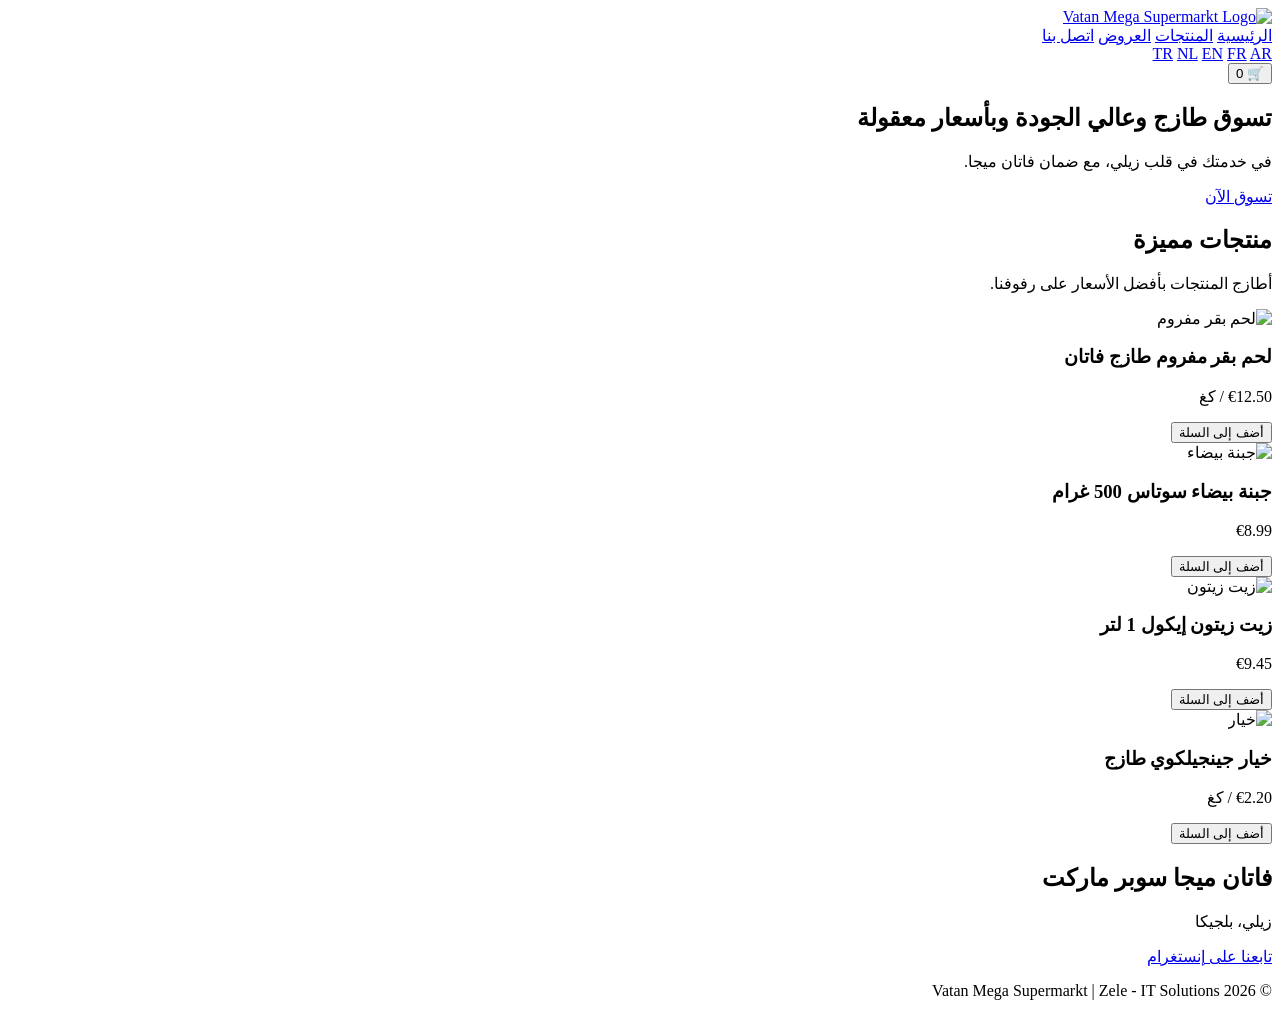
==== ar/index.html @ 3fc6c9a8 "Create index.html" ====
<!DOCTYPE html>
<html lang="ar" dir="rtl">
<head>
    <meta charset="UTF-8">
    <meta name="viewport" content="width=device-width, initial-scale=1.0">
    <title>فاتان ميجا سوبر ماركت | زيلي</title>
    <link rel="stylesheet" href="style.css">
</head>
<body>
    <header class="main-header">
        <a href="index-ar.html" class="logo-link">
            <img src="vatan_logo.jpg" alt="Vatan Mega Supermarkt Logo" class="brand-logo">
        </a>
        
        <nav class="main-nav">
            <a href="index-ar.html" class="active">الرئيسية</a>
            <a href="#urunler">المنتجات</a>
            <a href="#firsatlar">العروض</a>
            <a href="#iletisim">اتصل بنا</a>
        </nav>

        <section class="header-actions">
            <nav class="lang-selector">
                <a href="index.html">TR</a>
                <a href="index-nl.html">NL</a>
                <a href="index-en.html">EN</a>
                <a href="index-fr.html">FR</a>
                <a href="index-ar.html" class="active-lang">AR</a>
            </nav>
            <button id="cart-button" class="cart-button">
                🛒 <span id="cart-badge">0</span>
            </button>
        </section>
    </header>

    <main>
        <section class="hero-banner">
            <div class="hero-content">
                <h1>تسوق طازج وعالي الجودة وبأسعار معقولة</h1>
                <p>في خدمتك في قلب زيلي، مع ضمان فاتان ميجا.</p>
                <a href="#urunler" class="btn-primary">تسوق الآن</a>
            </div>
        </section>

        <section id="urunler" class="products-section">
            <header class="section-header">
                <h2>منتجات مميزة</h2>
                <p>أطازج المنتجات بأفضل الأسعار على رفوفنا.</p>
            </header>

            <article class="product-grid">
                <section class="product-card">
                    <img src="https://images.unsplash.com/photo-1607623814075-e51df1bd682f?w=400&q=80" alt="لحم بقر مفروم" class="product-img">
                    <div class="product-info">
                        <h3>لحم بقر مفروم طازج فاتان</h3>
                        <p class="price">€12.50 <span>/ كغ</span></p>
                        <button class="add-to-cart-btn">أضف إلى السلة</button>
                    </div>
                </section>

                <section class="product-card">
                    <img src="https://images.unsplash.com/photo-1486297678162-eb2a19b0a32d?w=400&q=80" alt="جبنة بيضاء" class="product-img">
                    <div class="product-info">
                        <h3>جبنة بيضاء سوتاس 500 غرام</h3>
                        <p class="price">€8.99</p>
                        <button class="add-to-cart-btn">أضف إلى السلة</button>
                    </div>
                </section>

                <section class="product-card">
                    <img src="https://images.unsplash.com/photo-1474979266404-7eaacbcd87c5?w=400&q=80" alt="زيت زيتون" class="product-img">
                    <div class="product-info">
                        <h3>زيت زيتون إيكول 1 لتر</h3>
                        <p class="price">€9.45</p>
                        <button class="add-to-cart-btn">أضف إلى السلة</button>
                    </div>
                </section>

                <section class="product-card">
                    <img src="https://images.unsplash.com/photo-1604908176997-125f25cc6f3d?w=400&q=80" alt="خيار" class="product-img">
                    <div class="product-info">
                        <h3>خيار جينجيلكوي طازج</h3>
                        <p class="price">€2.20 <span>/ كغ</span></p>
                        <button class="add-to-cart-btn">أضف إلى السلة</button>
                    </div>
                </section>
            </article>
        </section>
    </main>

    <div id="toast-container"></div>

    <footer id="iletisim" class="main-footer">
        <section class="footer-top">
            <div class="brand-info">
                <h2>فاتان ميجا سوبر ماركت</h2>
                <p>زيلي، بلجيكا</p>
            </div>
            <div class="social-links">
                <a href="https://www.instagram.com/vatanmegasupermarkt/" target="_blank" rel="noopener">تابعنا على إنستغرام</a>
            </div>
        </section>
        <section class="footer-bottom">
            <p>&copy; 2026 Vatan Mega Supermarkt | Zele - IT Solutions</p>
        </section>
    </footer>

    <script src="script.js"></script>
</body>
</html>
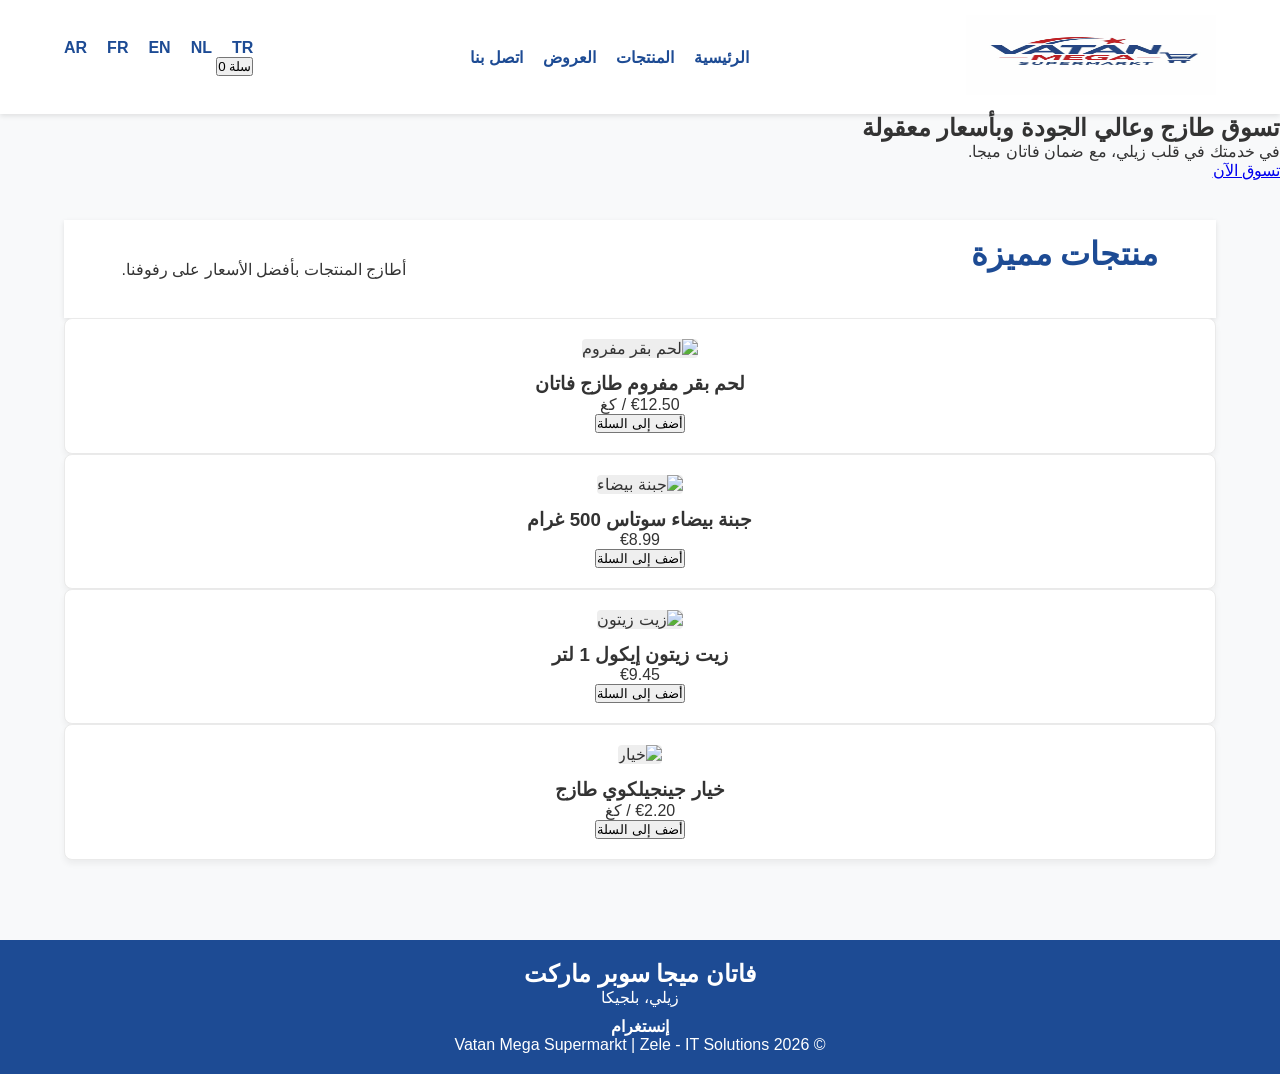
==== commit 5ad2b88b: "Update index.html" ====
--- a/ar/index.html
+++ b/ar/index.html
@@ -4,16 +4,16 @@
     <meta charset="UTF-8">
     <meta name="viewport" content="width=device-width, initial-scale=1.0">
     <title>فاتان ميجا سوبر ماركت | زيلي</title>
-    <link rel="stylesheet" href="style.css">
+    <link rel="stylesheet" href="/style.css">
 </head>
 <body>
     <header class="main-header">
-        <a href="index-ar.html" class="logo-link">
-            <img src="vatan_logo.jpg" alt="Vatan Mega Supermarkt Logo" class="brand-logo">
+        <a href="/ar/" class="logo-link">
+            <img src="/images/vatan_logo.jpg" alt="Vatan Mega Supermarkt Logo" width="250" height="80" class="brand-logo">
         </a>
         
         <nav class="main-nav">
-            <a href="index-ar.html" class="active">الرئيسية</a>
+            <a href="/ar/" class="active">الرئيسية</a>
             <a href="#urunler">المنتجات</a>
             <a href="#firsatlar">العروض</a>
             <a href="#iletisim">اتصل بنا</a>
@@ -21,14 +21,14 @@
 
         <section class="header-actions">
             <nav class="lang-selector">
-                <a href="index.html">TR</a>
-                <a href="index-nl.html">NL</a>
-                <a href="index-en.html">EN</a>
-                <a href="index-fr.html">FR</a>
-                <a href="index-ar.html" class="active-lang">AR</a>
+                <a href="/">TR</a>
+                <a href="/nl/">NL</a>
+                <a href="/en/">EN</a>
+                <a href="/fr/">FR</a>
+                <a href="/ar/" class="active-lang">AR</a>
             </nav>
             <button id="cart-button" class="cart-button">
-                🛒 <span id="cart-badge">0</span>
+                سلة <span id="cart-badge">0</span>
             </button>
         </section>
     </header>
@@ -50,7 +50,7 @@
 
             <article class="product-grid">
                 <section class="product-card">
-                    <img src="https://images.unsplash.com/photo-1607623814075-e51df1bd682f?w=400&q=80" alt="لحم بقر مفروم" class="product-img">
+                    <img src="/images/dana-kiyma.jpg" alt="لحم بقر مفروم" width="400" height="300" class="product-img">
                     <div class="product-info">
                         <h3>لحم بقر مفروم طازج فاتان</h3>
                         <p class="price">€12.50 <span>/ كغ</span></p>
@@ -59,7 +59,7 @@
                 </section>
 
                 <section class="product-card">
-                    <img src="https://images.unsplash.com/photo-1486297678162-eb2a19b0a32d?w=400&q=80" alt="جبنة بيضاء" class="product-img">
+                    <img src="/images/beyaz-peynir.jpg" alt="جبنة بيضاء" width="400" height="300" class="product-img">
                     <div class="product-info">
                         <h3>جبنة بيضاء سوتاس 500 غرام</h3>
                         <p class="price">€8.99</p>
@@ -68,7 +68,7 @@
                 </section>
 
                 <section class="product-card">
-                    <img src="https://images.unsplash.com/photo-1474979266404-7eaacbcd87c5?w=400&q=80" alt="زيت زيتون" class="product-img">
+                    <img src="/images/zeytinyagi.jpg" alt="زيت زيتون" width="400" height="300" class="product-img">
                     <div class="product-info">
                         <h3>زيت زيتون إيكول 1 لتر</h3>
                         <p class="price">€9.45</p>
@@ -77,7 +77,7 @@
                 </section>
 
                 <section class="product-card">
-                    <img src="https://images.unsplash.com/photo-1604908176997-125f25cc6f3d?w=400&q=80" alt="خيار" class="product-img">
+                    <img src="/images/salatalik.jpg" alt="خيار" width="400" height="300" class="product-img">
                     <div class="product-info">
                         <h3>خيار جينجيلكوي طازج</h3>
                         <p class="price">€2.20 <span>/ كغ</span></p>
@@ -97,7 +97,7 @@
                 <p>زيلي، بلجيكا</p>
             </div>
             <div class="social-links">
-                <a href="https://www.instagram.com/vatanmegasupermarkt/" target="_blank" rel="noopener">تابعنا على إنستغرام</a>
+                <a href="https://www.instagram.com/vatanmegasupermarkt/" target="_blank" rel="noopener">إنستغرام</a>
             </div>
         </section>
         <section class="footer-bottom">
@@ -105,6 +105,6 @@
         </section>
     </footer>
 
-    <script src="script.js"></script>
+    <script src="/script.js"></script>
 </body>
 </html>
--- a/style.css
+++ b/style.css
@@ -0,0 +1,179 @@
+* {
+    box-sizing: border-box;
+    margin: 0;
+    padding: 0;
+}
+
+body {
+    font-family: 'Segoe UI', Tahoma, Geneva, Verdana, sans-serif;
+    background-color: #f8f9fa;
+    color: #333;
+}
+
+header {
+    display: flex;
+    justify-content: space-between;
+    align-items: center;
+    background-color: #fff;
+    padding: 15px 5%;
+    box-shadow: 0 2px 5px rgba(0,0,0,0.1);
+    flex-wrap: wrap;
+}
+
+#logo {
+    height: 60px;
+    object-fit: contain;
+}
+
+nav {
+    display: flex;
+    gap: 20px;
+}
+
+nav a {
+    text-decoration: none;
+    color: #1D4B94;
+    font-weight: bold;
+    font-size: 16px;
+    transition: color 0.2s;
+}
+
+nav a:hover {
+    color: #D32F2F;
+}
+
+.controls {
+    display: flex;
+    align-items: center;
+    gap: 15px;
+}
+
+select {
+    padding: 6px;
+    border-radius: 4px;
+    border: 1px solid #ccc;
+    font-size: 14px;
+    cursor: pointer;
+}
+
+.cart-btn {
+    background: none;
+    border: none;
+    font-size: 20px;
+    cursor: pointer;
+    color: #1D4B94;
+    font-weight: bold;
+}
+
+.hero {
+    background: linear-gradient(135deg, #1D4B94, #D32F2F);
+    color: white;
+    text-align: center;
+    padding: 60px 20px;
+}
+
+.hero h1 {
+    font-size: 2.5rem;
+    margin-bottom: 15px;
+}
+
+.products-section {
+    padding: 40px 5%;
+}
+
+.products-section h2 {
+    text-align: center;
+    color: #1D4B94;
+    margin-bottom: 30px;
+    font-size: 2rem;
+}
+
+#product-list {
+    display: grid;
+    grid-template-columns: repeat(auto-fit, minmax(250px, 1fr));
+    gap: 20px;
+}
+
+.product-card {
+    background: white;
+    border: 1px solid #eaeaea;
+    border-radius: 8px;
+    padding: 20px;
+    text-align: center;
+    transition: transform 0.3s;
+    box-shadow: 0 4px 6px rgba(0,0,0,0.05);
+}
+
+.product-card:hover {
+    transform: translateY(-5px);
+}
+
+.product-img {
+    width: 100%;
+    height: 200px;
+    object-fit: cover;
+    border-radius: 4px;
+    margin-bottom: 15px;
+    background-color: #eee;
+}
+
+.product-title {
+    font-size: 1.2rem;
+    color: #1D4B94;
+    margin-bottom: 10px;
+}
+
+.product-price {
+    font-size: 1.1rem;
+    color: #D32F2F;
+    font-weight: bold;
+    margin-bottom: 15px;
+}
+
+.add-to-cart {
+    background-color: #D32F2F;
+    color: white;
+    border: none;
+    padding: 10px 20px;
+    border-radius: 4px;
+    cursor: pointer;
+    font-weight: bold;
+    width: 100%;
+    transition: background-color 0.2s;
+}
+
+.add-to-cart:hover {
+    background-color: #b71c1c;
+}
+
+footer {
+    background-color: #1D4B94;
+    color: white;
+    text-align: center;
+    padding: 20px;
+    margin-top: 40px;
+}
+
+footer a {
+    color: #fff;
+    text-decoration: none;
+    font-weight: bold;
+    display: inline-block;
+    margin-top: 10px;
+}
+
+@media (max-width: 768px) {
+    header {
+        flex-direction: column;
+        gap: 15px;
+    }
+    nav {
+        flex-direction: column;
+        align-items: center;
+        width: 100%;
+        gap: 10px;
+    }
+    .hero h1 {
+        font-size: 1.8rem;
+    }
+}
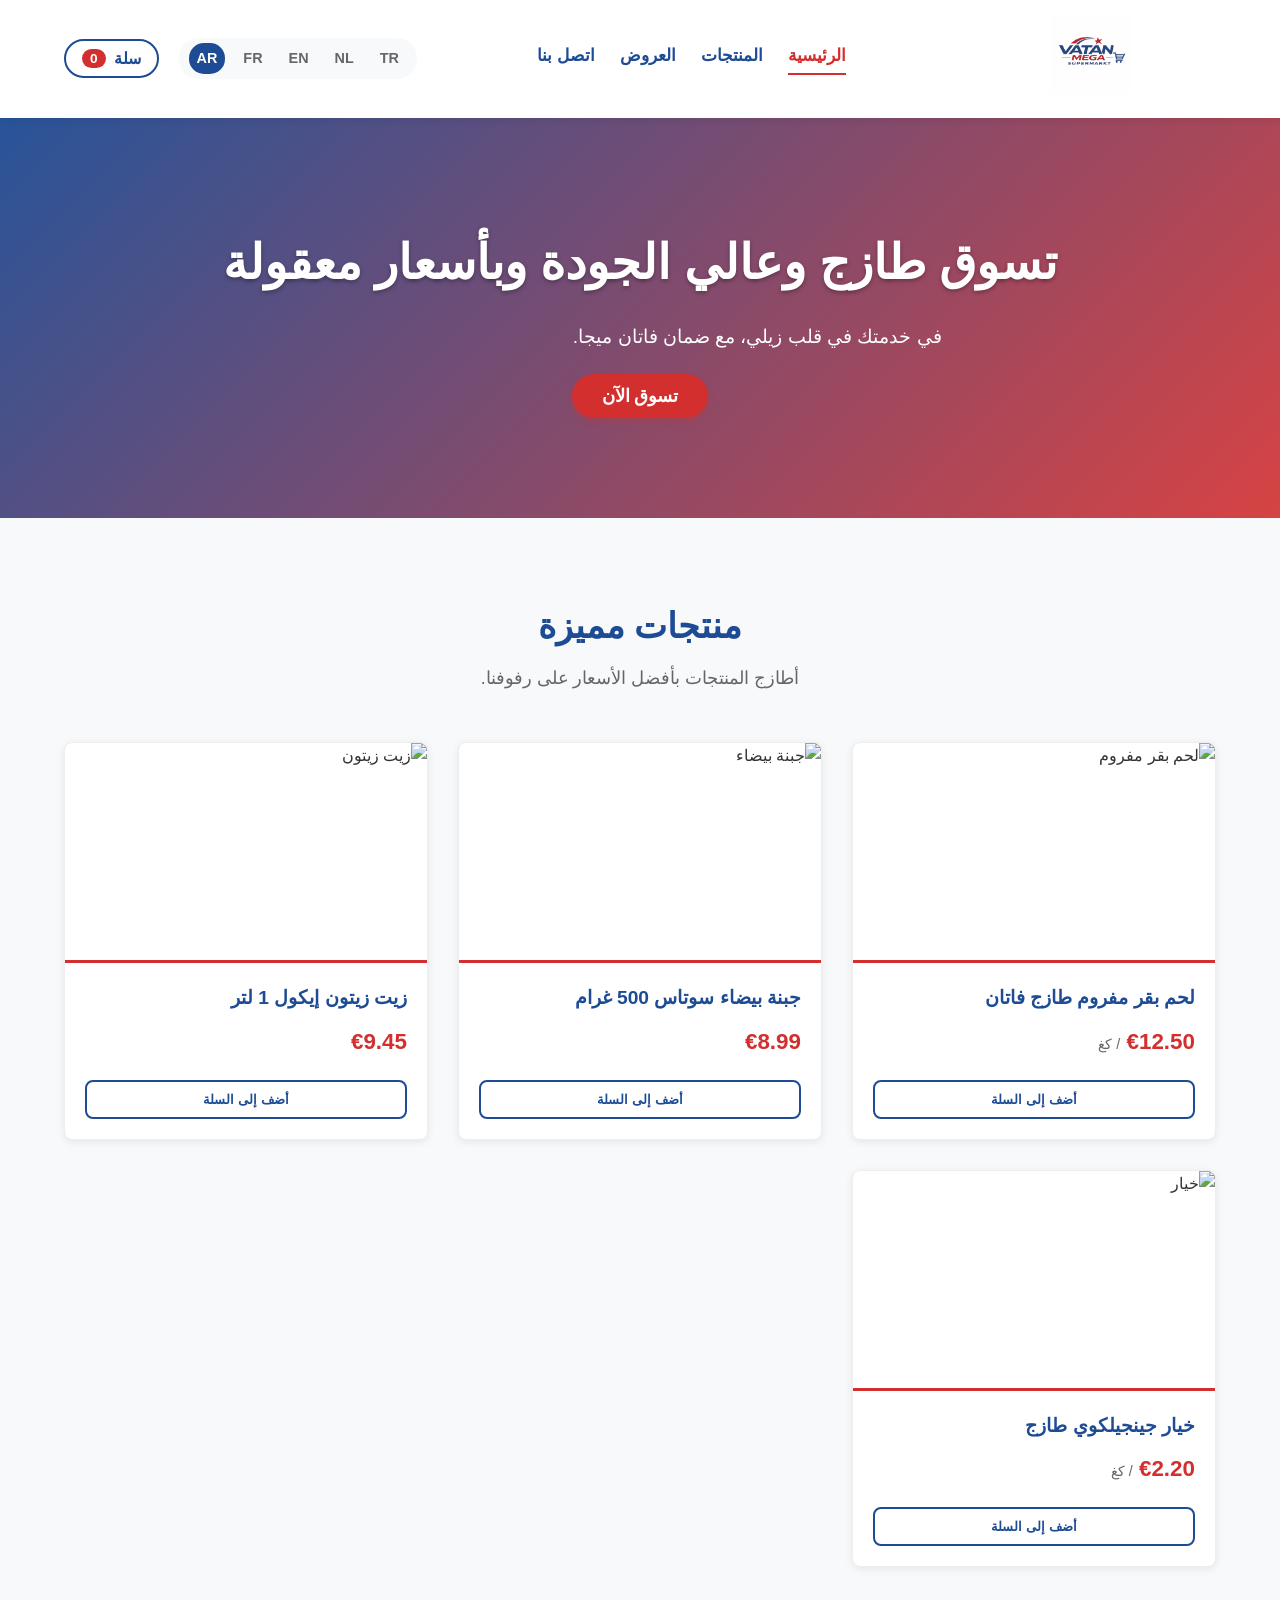
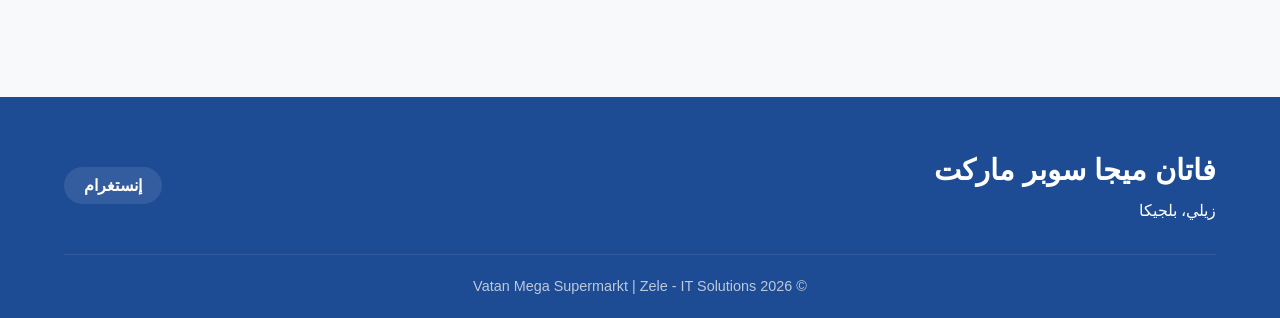
==== commit 6c0613af: "Update file paths in index.html for assets" ====
--- a/ar/index.html
+++ b/ar/index.html
@@ -4,16 +4,16 @@
     <meta charset="UTF-8">
     <meta name="viewport" content="width=device-width, initial-scale=1.0">
     <title>فاتان ميجا سوبر ماركت | زيلي</title>
-    <link rel="stylesheet" href="/style.css">
+    <link rel="stylesheet" href="../style.css">
 </head>
 <body>
     <header class="main-header">
-        <a href="/ar/" class="logo-link">
-            <img src="/images/vatan_logo.jpg" alt="Vatan Mega Supermarkt Logo" width="250" height="80" class="brand-logo">
+        <a href="./" class="logo-link">
+            <img src="../images/vatan_logo.jpg" alt="Vatan Mega Supermarkt Logo" width="250" height="80" class="brand-logo">
         </a>
         
         <nav class="main-nav">
-            <a href="/ar/" class="active">الرئيسية</a>
+            <a href="./" class="active">الرئيسية</a>
             <a href="#urunler">المنتجات</a>
             <a href="#firsatlar">العروض</a>
             <a href="#iletisim">اتصل بنا</a>
@@ -21,11 +21,11 @@
 
         <section class="header-actions">
             <nav class="lang-selector">
-                <a href="/">TR</a>
-                <a href="/nl/">NL</a>
-                <a href="/en/">EN</a>
-                <a href="/fr/">FR</a>
-                <a href="/ar/" class="active-lang">AR</a>
+                <a href="../">TR</a>
+                <a href="../nl/">NL</a>
+                <a href="../en/">EN</a>
+                <a href="../fr/">FR</a>
+                <a href="./" class="active-lang">AR</a>
             </nav>
             <button id="cart-button" class="cart-button">
                 سلة <span id="cart-badge">0</span>
@@ -50,7 +50,7 @@
 
             <article class="product-grid">
                 <section class="product-card">
-                    <img src="/images/dana-kiyma.jpg" alt="لحم بقر مفروم" width="400" height="300" class="product-img">
+                    <img src="../images/dana-kiyma.jpg" alt="لحم بقر مفروم" width="400" height="300" class="product-img">
                     <div class="product-info">
                         <h3>لحم بقر مفروم طازج فاتان</h3>
                         <p class="price">€12.50 <span>/ كغ</span></p>
@@ -59,7 +59,7 @@
                 </section>
 
                 <section class="product-card">
-                    <img src="/images/beyaz-peynir.jpg" alt="جبنة بيضاء" width="400" height="300" class="product-img">
+                    <img src="../images/beyaz-peynir.jpg" alt="جبنة بيضاء" width="400" height="300" class="product-img">
                     <div class="product-info">
                         <h3>جبنة بيضاء سوتاس 500 غرام</h3>
                         <p class="price">€8.99</p>
@@ -68,7 +68,7 @@
                 </section>
 
                 <section class="product-card">
-                    <img src="/images/zeytinyagi.jpg" alt="زيت زيتون" width="400" height="300" class="product-img">
+                    <img src="../images/zeytinyagi.jpg" alt="زيت زيتون" width="400" height="300" class="product-img">
                     <div class="product-info">
                         <h3>زيت زيتون إيكول 1 لتر</h3>
                         <p class="price">€9.45</p>
@@ -77,7 +77,7 @@
                 </section>
 
                 <section class="product-card">
-                    <img src="/images/salatalik.jpg" alt="خيار" width="400" height="300" class="product-img">
+                    <img src="../images/salatalik.jpg" alt="خيار" width="400" height="300" class="product-img">
                     <div class="product-info">
                         <h3>خيار جينجيلكوي طازج</h3>
                         <p class="price">€2.20 <span>/ كغ</span></p>
@@ -105,6 +105,6 @@
         </section>
     </footer>
 
-    <script src="/script.js"></script>
+    <script src="../script.js"></script>
 </body>
 </html>
--- a/style.css
+++ b/style.css
@@ -1,179 +1,386 @@
+:root {
+    --primary-blue: #1D4B94;
+    --primary-red: #D32F2F;
+    --text-dark: #333333;
+    --text-light: #666666;
+    --bg-light: #f8f9fa;
+    --white: #ffffff;
+    --shadow-sm: 0 2px 8px rgba(0,0,0,0.08);
+    --shadow-md: 0 5px 15px rgba(0,0,0,0.1);
+    --transition: all 0.3s ease;
+    --border-radius: 8px;
+}
+
 * {
-    box-sizing: border-box;
     margin: 0;
     padding: 0;
+    box-sizing: border-box;
 }
 
 body {
-    font-family: 'Segoe UI', Tahoma, Geneva, Verdana, sans-serif;
-    background-color: #f8f9fa;
-    color: #333;
-}
-
-header {
+    font-family: 'Segoe UI', Roboto, Helvetica, Arial, sans-serif;
+    background-color: var(--bg-light);
+    color: var(--text-dark);
+    line-height: 1.6;
+}
+
+html {
+    scroll-behavior: smooth;
+}
+
+.main-header {
     display: flex;
     justify-content: space-between;
     align-items: center;
-    background-color: #fff;
+    background-color: var(--white);
     padding: 15px 5%;
-    box-shadow: 0 2px 5px rgba(0,0,0,0.1);
+    position: sticky;
+    top: 0;
+    z-index: 1000;
+    box-shadow: var(--shadow-sm);
     flex-wrap: wrap;
-}
-
-#logo {
-    height: 60px;
+    gap: 15px;
+}
+
+.brand-logo {
     object-fit: contain;
 }
 
-nav {
-    display: flex;
+.main-nav {
+    display: flex;
+    gap: 25px;
+}
+
+.main-nav a {
+    text-decoration: none;
+    color: var(--primary-blue);
+    font-weight: 600;
+    font-size: 1.05rem;
+    position: relative;
+    padding-bottom: 5px;
+    transition: var(--transition);
+}
+
+.main-nav a::after {
+    content: '';
+    position: absolute;
+    bottom: 0;
+    left: 0;
+    width: 0;
+    height: 2px;
+    background-color: var(--primary-red);
+    transition: var(--transition);
+}
+
+.main-nav a:hover::after,
+.main-nav a.active::after {
+    width: 100%;
+}
+
+.main-nav a:hover,
+.main-nav a.active {
+    color: var(--primary-red);
+}
+
+.header-actions {
+    display: flex;
+    align-items: center;
     gap: 20px;
 }
 
-nav a {
+.lang-selector {
+    display: flex;
+    gap: 10px;
+    background: var(--bg-light);
+    padding: 5px 10px;
+    border-radius: 20px;
+}
+
+.lang-selector a {
     text-decoration: none;
-    color: #1D4B94;
-    font-weight: bold;
-    font-size: 16px;
-    transition: color 0.2s;
-}
-
-nav a:hover {
-    color: #D32F2F;
-}
-
-.controls {
-    display: flex;
-    align-items: center;
-    gap: 15px;
-}
-
-select {
-    padding: 6px;
-    border-radius: 4px;
-    border: 1px solid #ccc;
-    font-size: 14px;
+    color: var(--text-light);
+    font-weight: bold;
+    font-size: 0.9rem;
+    padding: 4px 8px;
+    border-radius: 15px;
+    transition: var(--transition);
+}
+
+.lang-selector a:hover,
+.lang-selector a.active-lang {
+    background-color: var(--primary-blue);
+    color: var(--white);
+}
+
+.cart-button {
+    background-color: transparent;
+    border: 2px solid var(--primary-blue);
+    color: var(--primary-blue);
+    padding: 8px 16px;
+    border-radius: 25px;
+    font-weight: bold;
+    font-size: 1rem;
     cursor: pointer;
-}
-
-.cart-btn {
-    background: none;
-    border: none;
-    font-size: 20px;
-    cursor: pointer;
-    color: #1D4B94;
-    font-weight: bold;
-}
-
-.hero {
-    background: linear-gradient(135deg, #1D4B94, #D32F2F);
-    color: white;
+    display: flex;
+    align-items: center;
+    gap: 8px;
+    transition: var(--transition);
+}
+
+.cart-button:hover {
+    background-color: var(--primary-blue);
+    color: var(--white);
+}
+
+#cart-badge {
+    background-color: var(--primary-red);
+    color: var(--white);
+    padding: 2px 8px;
+    border-radius: 12px;
+    font-size: 0.85rem;
+}
+
+.hero-banner {
+    background: linear-gradient(135deg, rgba(29, 75, 148, 0.95), rgba(211, 47, 47, 0.9)), url('/images/hero-bg.jpg') center/cover;
+    color: var(--white);
     text-align: center;
-    padding: 60px 20px;
-}
-
-.hero h1 {
-    font-size: 2.5rem;
-    margin-bottom: 15px;
+    padding: 100px 20px;
+    min-height: 400px;
+    display: flex;
+    flex-direction: column;
+    justify-content: center;
+    align-items: center;
+}
+
+.hero-content h1 {
+    font-size: 3rem;
+    margin-bottom: 20px;
+    font-weight: 800;
+    text-shadow: 0 2px 4px rgba(0,0,0,0.3);
+}
+
+.hero-content p {
+    font-size: 1.2rem;
+    margin-bottom: 30px;
+    max-width: 600px;
+}
+
+.btn-primary {
+    background-color: var(--primary-red);
+    color: var(--white);
+    text-decoration: none;
+    padding: 12px 30px;
+    border-radius: 30px;
+    font-weight: bold;
+    font-size: 1.1rem;
+    transition: var(--transition);
+    box-shadow: 0 4px 6px rgba(211, 47, 47, 0.3);
+}
+
+.btn-primary:hover {
+    background-color: #b71c1c;
+    transform: translateY(-2px);
 }
 
 .products-section {
-    padding: 40px 5%;
-}
-
-.products-section h2 {
+    padding: 80px 5%;
+    max-width: 1400px;
+    margin: 0 auto;
+}
+
+.section-header {
     text-align: center;
-    color: #1D4B94;
-    margin-bottom: 30px;
-    font-size: 2rem;
-}
-
-#product-list {
+    margin-bottom: 50px;
+}
+
+.section-header h2 {
+    color: var(--primary-blue);
+    font-size: 2.2rem;
+    margin-bottom: 10px;
+}
+
+.section-header p {
+    color: var(--text-light);
+    font-size: 1.1rem;
+}
+
+.product-grid {
     display: grid;
-    grid-template-columns: repeat(auto-fit, minmax(250px, 1fr));
-    gap: 20px;
+    grid-template-columns: repeat(auto-fill, minmax(280px, 1fr));
+    gap: 30px;
 }
 
 .product-card {
-    background: white;
-    border: 1px solid #eaeaea;
-    border-radius: 8px;
-    padding: 20px;
-    text-align: center;
-    transition: transform 0.3s;
-    box-shadow: 0 4px 6px rgba(0,0,0,0.05);
+    background-color: var(--white);
+    border-radius: var(--border-radius);
+    overflow: hidden;
+    box-shadow: var(--shadow-sm);
+    transition: var(--transition);
+    display: flex;
+    flex-direction: column;
+    border: 1px solid #eee;
 }
 
 .product-card:hover {
-    transform: translateY(-5px);
+    transform: translateY(-8px);
+    box-shadow: var(--shadow-md);
 }
 
 .product-img {
     width: 100%;
-    height: 200px;
+    height: 220px;
     object-fit: cover;
+    border-bottom: 3px solid var(--primary-red);
+}
+
+.product-info {
+    padding: 20px;
+    display: flex;
+    flex-direction: column;
+    flex-grow: 1;
+}
+
+.product-info h3 {
+    color: var(--primary-blue);
+    font-size: 1.2rem;
+    margin-bottom: 10px;
+    flex-grow: 1;
+}
+
+.price {
+    font-size: 1.4rem;
+    font-weight: bold;
+    color: var(--primary-red);
+    margin-bottom: 20px;
+}
+
+.price span {
+    font-size: 0.9rem;
+    color: var(--text-light);
+    font-weight: normal;
+}
+
+.add-to-cart-btn {
+    background-color: var(--white);
+    color: var(--primary-blue);
+    border: 2px solid var(--primary-blue);
+    padding: 10px;
+    border-radius: var(--border-radius);
+    font-weight: bold;
+    cursor: pointer;
+    transition: var(--transition);
+    width: 100%;
+}
+
+.add-to-cart-btn:hover {
+    background-color: var(--primary-blue);
+    color: var(--white);
+}
+
+#toast-container {
+    position: fixed;
+    bottom: 20px;
+    inset-inline-end: 20px;
+    display: flex;
+    flex-direction: column;
+    gap: 10px;
+    z-index: 9999;
+}
+
+.toast {
+    background-color: #4CAF50;
+    color: white;
+    padding: 15px 25px;
     border-radius: 4px;
-    margin-bottom: 15px;
-    background-color: #eee;
-}
-
-.product-title {
-    font-size: 1.2rem;
-    color: #1D4B94;
-    margin-bottom: 10px;
-}
-
-.product-price {
-    font-size: 1.1rem;
-    color: #D32F2F;
-    font-weight: bold;
-    margin-bottom: 15px;
-}
-
-.add-to-cart {
-    background-color: #D32F2F;
-    color: white;
-    border: none;
+    box-shadow: var(--shadow-md);
+    font-weight: bold;
+    animation: slideIn 0.3s ease forwards, fadeOut 0.3s ease 2.7s forwards;
+}
+
+@keyframes slideIn {
+    from { transform: translateX(100%); opacity: 0; }
+    to { transform: translateX(0); opacity: 1; }
+}
+
+@keyframes fadeOut {
+    from { opacity: 1; }
+    to { opacity: 0; }
+}
+
+[dir="rtl"] .toast {
+    animation: slideInRtl 0.3s ease forwards, fadeOut 0.3s ease 2.7s forwards;
+}
+
+@keyframes slideInRtl {
+    from { transform: translateX(-100%); opacity: 0; }
+    to { transform: translateX(0); opacity: 1; }
+}
+
+.main-footer {
+    background-color: var(--primary-blue);
+    color: var(--white);
+    padding: 50px 5% 20px;
+    margin-top: 50px;
+}
+
+.footer-top {
+    display: flex;
+    justify-content: space-between;
+    align-items: center;
+    border-bottom: 1px solid rgba(255,255,255,0.1);
+    padding-bottom: 30px;
+    margin-bottom: 20px;
+    flex-wrap: wrap;
+    gap: 20px;
+}
+
+.brand-info h2 {
+    font-size: 1.8rem;
+    margin-bottom: 5px;
+}
+
+.social-links a {
+    color: var(--white);
+    text-decoration: none;
+    font-weight: bold;
     padding: 10px 20px;
-    border-radius: 4px;
-    cursor: pointer;
-    font-weight: bold;
-    width: 100%;
-    transition: background-color 0.2s;
-}
-
-.add-to-cart:hover {
-    background-color: #b71c1c;
-}
-
-footer {
-    background-color: #1D4B94;
-    color: white;
+    background-color: rgba(255,255,255,0.1);
+    border-radius: 20px;
+    transition: var(--transition);
+}
+
+.social-links a:hover {
+    background-color: var(--primary-red);
+}
+
+.footer-bottom {
     text-align: center;
-    padding: 20px;
-    margin-top: 40px;
-}
-
-footer a {
-    color: #fff;
-    text-decoration: none;
-    font-weight: bold;
-    display: inline-block;
-    margin-top: 10px;
-}
-
-@media (max-width: 768px) {
-    header {
+    font-size: 0.9rem;
+    color: rgba(255,255,255,0.7);
+}
+
+@media (max-width: 992px) {
+    .main-header {
         flex-direction: column;
-        gap: 15px;
-    }
-    nav {
+        justify-content: center;
+        padding: 15px;
+    }
+    .main-nav {
+        margin: 15px 0;
+        flex-wrap: wrap;
+        justify-content: center;
+    }
+}
+
+@media (max-width: 576px) {
+    .hero-content h1 {
+        font-size: 2rem;
+    }
+    .product-grid {
+        grid-template-columns: 1fr;
+    }
+    .footer-top {
         flex-direction: column;
-        align-items: center;
-        width: 100%;
-        gap: 10px;
-    }
-    .hero h1 {
-        font-size: 1.8rem;
-    }
-}
+        text-align: center;
+    }
+}
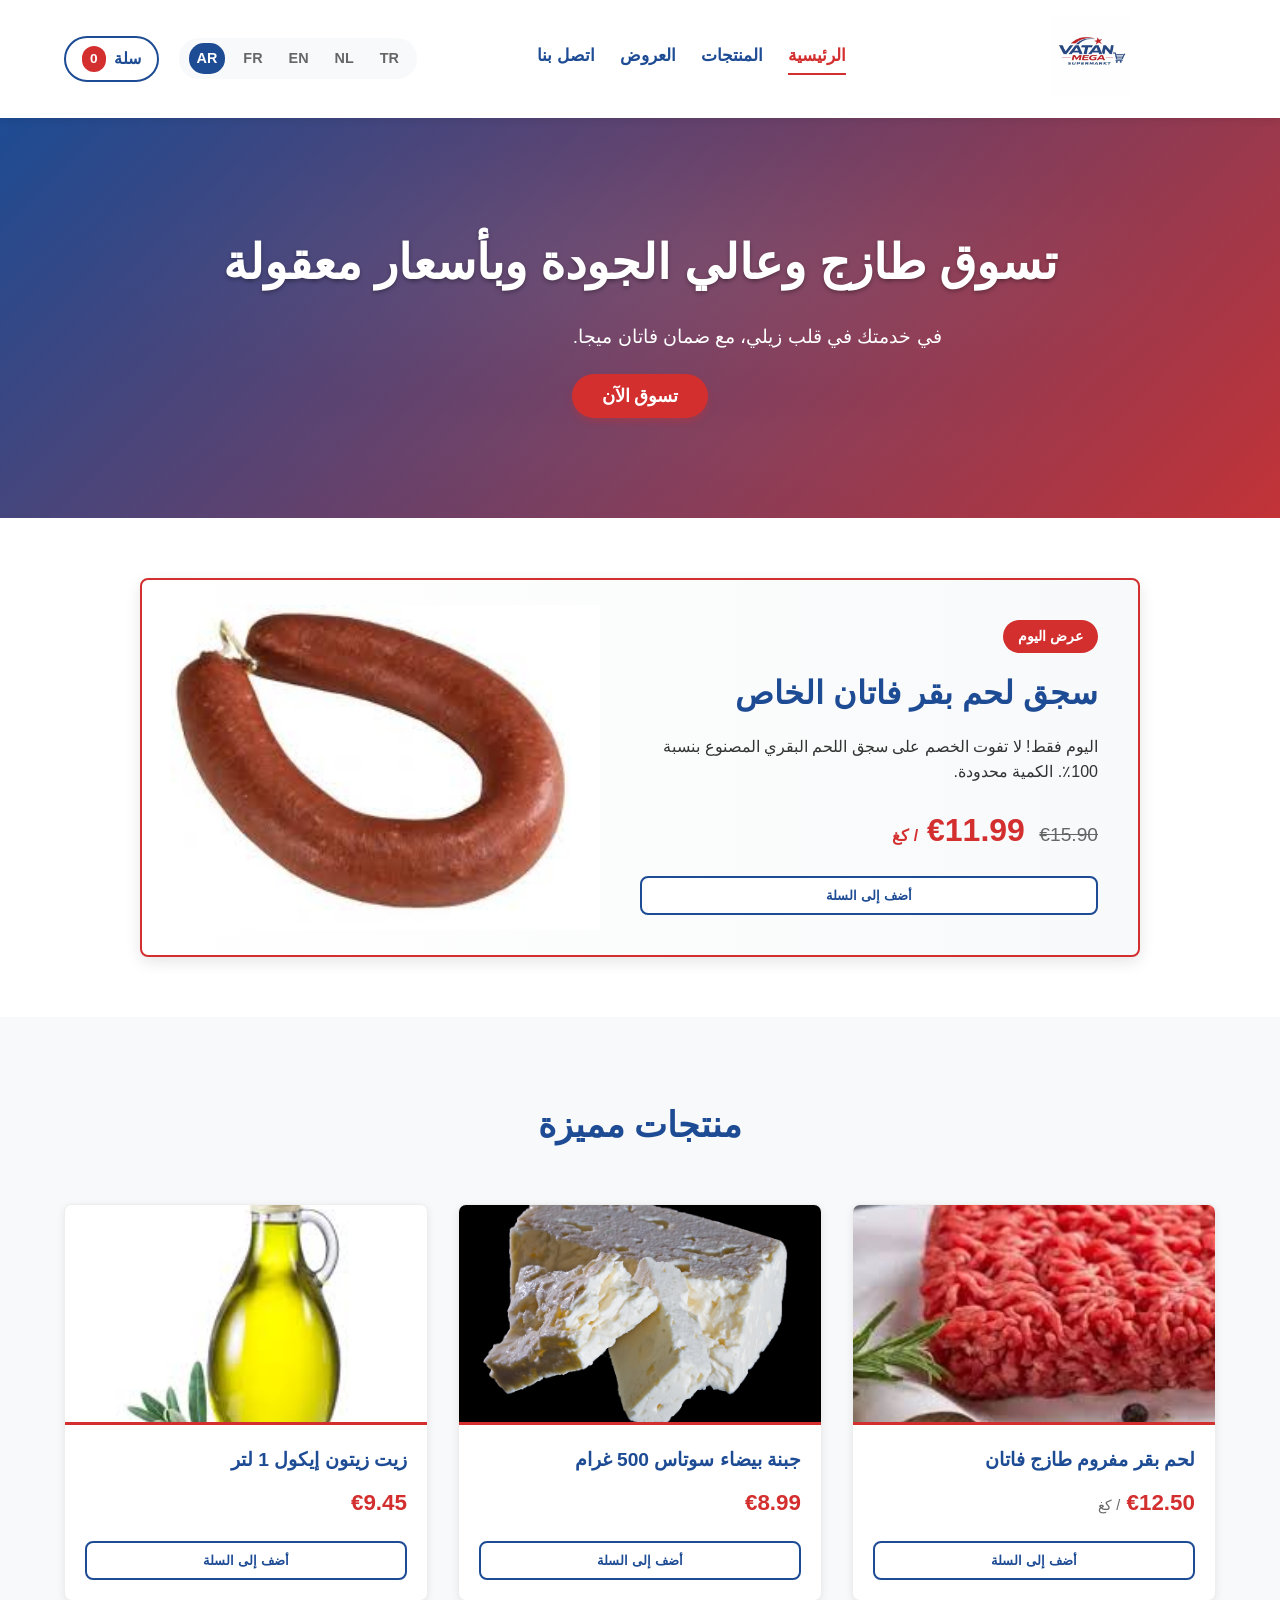
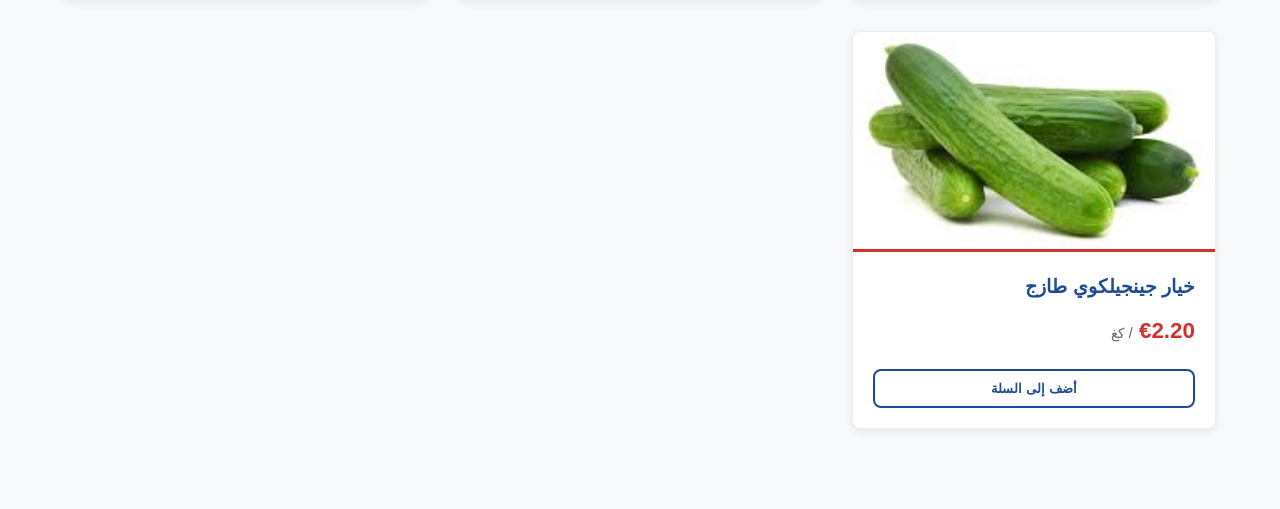
==== commit 42c656ad: "Update index.html" ====
--- a/ar/index.html
+++ b/ar/index.html
@@ -27,9 +27,9 @@
                 <a href="../fr/">FR</a>
                 <a href="./" class="active-lang">AR</a>
             </nav>
-            <button id="cart-button" class="cart-button">
+            <a href="../cart/ar/" class="cart-button">
                 سلة <span id="cart-badge">0</span>
-            </button>
+            </a>
         </section>
     </header>
 
@@ -42,12 +42,28 @@
             </div>
         </section>
 
+        <section id="firsatlar" class="daily-promo-section">
+            <div class="promo-container">
+                <div class="promo-content">
+                    <span class="promo-badge">عرض اليوم</span>
+                    <h2>سجق لحم بقر فاتان الخاص</h2>
+                    <p>اليوم فقط! لا تفوت الخصم على سجق اللحم البقري المصنوع بنسبة 100٪. الكمية محدودة.</p>
+                    <div class="promo-price">
+                        <span class="old-price">€15.90</span>
+                        <span class="new-price">€11.99 <span>/ كغ</span></span>
+                    </div>
+                    <button class="add-to-cart-btn">أضف إلى السلة</button>
+                </div>
+                <div class="promo-image-wrapper">
+                    <img src="../images/promo-urun.jpg" alt="سجق فاتان" width="400" height="400" class="promo-img">
+                </div>
+            </div>
+        </section>
+
         <section id="urunler" class="products-section">
             <header class="section-header">
                 <h2>منتجات مميزة</h2>
-                <p>أطازج المنتجات بأفضل الأسعار على رفوفنا.</p>
             </header>
-
             <article class="product-grid">
                 <section class="product-card">
                     <img src="../images/dana-kiyma.jpg" alt="لحم بقر مفروم" width="400" height="300" class="product-img">
@@ -57,7 +73,6 @@
                         <button class="add-to-cart-btn">أضف إلى السلة</button>
                     </div>
                 </section>
-
                 <section class="product-card">
                     <img src="../images/beyaz-peynir.jpg" alt="جبنة بيضاء" width="400" height="300" class="product-img">
                     <div class="product-info">
@@ -66,7 +81,6 @@
                         <button class="add-to-cart-btn">أضف إلى السلة</button>
                     </div>
                 </section>
-
                 <section class="product-card">
                     <img src="../images/zeytinyagi.jpg" alt="زيت زيتون" width="400" height="300" class="product-img">
                     <div class="product-info">
@@ -75,7 +89,6 @@
                         <button class="add-to-cart-btn">أضف إلى السلة</button>
                     </div>
                 </section>
-
                 <section class="product-card">
                     <img src="../images/salatalik.jpg" alt="خيار" width="400" height="300" class="product-img">
                     <div class="product-info">
@@ -89,22 +102,6 @@
     </main>
 
     <div id="toast-container"></div>
-
-    <footer id="iletisim" class="main-footer">
-        <section class="footer-top">
-            <div class="brand-info">
-                <h2>فاتان ميجا سوبر ماركت</h2>
-                <p>زيلي، بلجيكا</p>
-            </div>
-            <div class="social-links">
-                <a href="https://www.instagram.com/vatanmegasupermarkt/" target="_blank" rel="noopener">إنستغرام</a>
-            </div>
-        </section>
-        <section class="footer-bottom">
-            <p>&copy; 2026 Vatan Mega Supermarkt | Zele - IT Solutions</p>
-        </section>
-    </footer>
-
     <script src="../script.js"></script>
 </body>
 </html>
--- a/style.css
+++ b/style.css
@@ -65,7 +65,7 @@
     content: '';
     position: absolute;
     bottom: 0;
-    left: 0;
+    inset-inline-start: 0;
     width: 0;
     height: 2px;
     background-color: var(--primary-red);
@@ -125,6 +125,7 @@
     align-items: center;
     gap: 8px;
     transition: var(--transition);
+    text-decoration: none;
 }
 
 .cart-button:hover {
@@ -141,7 +142,7 @@
 }
 
 .hero-banner {
-    background: linear-gradient(135deg, rgba(29, 75, 148, 0.95), rgba(211, 47, 47, 0.9)), url('/images/hero-bg.jpg') center/cover;
+    background: linear-gradient(135deg, rgba(29, 75, 148, 0.95), rgba(211, 47, 47, 0.9)), url('images/hero-bg.jpg') center/cover;
     color: var(--white);
     text-align: center;
     padding: 100px 20px;
@@ -175,11 +176,90 @@
     font-size: 1.1rem;
     transition: var(--transition);
     box-shadow: 0 4px 6px rgba(211, 47, 47, 0.3);
+    border: none;
+    cursor: pointer;
 }
 
 .btn-primary:hover {
     background-color: #b71c1c;
     transform: translateY(-2px);
+}
+
+.daily-promo-section {
+    padding: 60px 5%;
+    background-color: var(--white);
+}
+
+.promo-container {
+    max-width: 1000px;
+    margin: 0 auto;
+    display: flex;
+    background: linear-gradient(to right, #f8f9fa, #ffffff);
+    border: 2px solid var(--primary-red);
+    border-radius: var(--border-radius);
+    overflow: hidden;
+    box-shadow: var(--shadow-md);
+    align-items: center;
+}
+
+[dir="rtl"] .promo-container {
+    background: linear-gradient(to left, #f8f9fa, #ffffff);
+}
+
+.promo-content {
+    padding: 40px;
+    flex: 1;
+}
+
+.promo-badge {
+    background-color: var(--primary-red);
+    color: var(--white);
+    padding: 5px 15px;
+    border-radius: 20px;
+    font-size: 0.9rem;
+    font-weight: bold;
+    display: inline-block;
+    margin-bottom: 15px;
+}
+
+.promo-content h2 {
+    color: var(--primary-blue);
+    font-size: 2rem;
+    margin-bottom: 15px;
+}
+
+.promo-price {
+    margin: 20px 0;
+}
+
+.old-price {
+    text-decoration: line-through;
+    color: var(--text-light);
+    font-size: 1.2rem;
+    margin-inline-end: 10px;
+}
+
+.new-price {
+    color: var(--primary-red);
+    font-size: 2rem;
+    font-weight: bold;
+}
+
+.new-price span {
+    font-size: 1rem;
+}
+
+.promo-image-wrapper {
+    flex: 1;
+    text-align: center;
+    background-color: #fff;
+}
+
+.promo-img {
+    width: 100%;
+    max-width: 400px;
+    height: auto;
+    object-fit: cover;
 }
 
 .products-section {
@@ -275,6 +355,114 @@
 .add-to-cart-btn:hover {
     background-color: var(--primary-blue);
     color: var(--white);
+}
+
+.cart-page-container {
+    padding: 40px 5%;
+    max-width: 1200px;
+    margin: 0 auto;
+    min-height: 60vh;
+}
+
+.cart-title {
+    color: var(--primary-blue);
+    margin-bottom: 30px;
+    border-bottom: 2px solid #eee;
+    padding-bottom: 10px;
+}
+
+.cart-layout {
+    display: flex;
+    gap: 30px;
+    flex-wrap: wrap;
+}
+
+.cart-items {
+    flex: 2;
+    min-width: 300px;
+}
+
+.cart-item {
+    display: flex;
+    align-items: center;
+    gap: 20px;
+    background: var(--white);
+    padding: 15px;
+    border-radius: var(--border-radius);
+    box-shadow: var(--shadow-sm);
+    margin-bottom: 15px;
+}
+
+.cart-item img {
+    border-radius: 4px;
+    object-fit: cover;
+}
+
+.item-details {
+    flex: 1;
+}
+
+.item-details h3 {
+    color: var(--primary-blue);
+    font-size: 1.1rem;
+}
+
+.item-price {
+    color: var(--primary-red);
+    font-weight: bold;
+}
+
+.item-quantity input {
+    width: 60px;
+    padding: 5px;
+    border: 1px solid #ccc;
+    border-radius: 4px;
+    text-align: center;
+}
+
+.remove-btn {
+    background: none;
+    border: none;
+    color: var(--text-light);
+    text-decoration: underline;
+    cursor: pointer;
+}
+
+.remove-btn:hover {
+    color: var(--primary-red);
+}
+
+.cart-summary {
+    flex: 1;
+    min-width: 300px;
+    background: var(--white);
+    padding: 25px;
+    border-radius: var(--border-radius);
+    box-shadow: var(--shadow-md);
+    height: fit-content;
+}
+
+.summary-row {
+    display: flex;
+    justify-content: space-between;
+    margin-bottom: 15px;
+    color: var(--text-dark);
+}
+
+.summary-total {
+    display: flex;
+    justify-content: space-between;
+    margin-top: 20px;
+    padding-top: 20px;
+    border-top: 2px solid #eee;
+    font-weight: bold;
+    font-size: 1.2rem;
+    color: var(--primary-blue);
+}
+
+.checkout-btn {
+    width: 100%;
+    margin-top: 25px;
 }
 
 #toast-container {
@@ -372,6 +560,15 @@
     }
 }
 
+@media (max-width: 768px) {
+    .promo-container {
+        flex-direction: column;
+    }
+    .cart-layout {
+        flex-direction: column;
+    }
+}
+
 @media (max-width: 576px) {
     .hero-content h1 {
         font-size: 2rem;
@@ -383,4 +580,46 @@
         flex-direction: column;
         text-align: center;
     }
-}
+    .cart-item {
+        flex-direction: column;
+        text-align: center;
+    }
+}
+
+
+.item-quantity-wrapper {
+    display: flex;
+    align-items: center;
+    border: 1px solid #ccc;
+    border-radius: var(--border-radius);
+    overflow: hidden;
+}
+
+.qty-btn {
+    background-color: #f1f1f1;
+    border: none;
+    padding: 8px 12px;
+    font-size: 1.2rem;
+    cursor: pointer;
+    color: var(--primary-blue);
+    font-weight: bold;
+    transition: var(--transition);
+}
+
+.qty-btn:hover {
+    background-color: var(--primary-blue);
+    color: var(--white);
+}
+
+.qty-input {
+    width: 40px;
+    border: none;
+    text-align: center;
+    font-size: 1rem;
+    font-weight: bold;
+    outline: none;
+}
+
+.cart-item {
+    transition: all 0.3s ease; /* Silinirken animasyon yapması için eklendi */
+}
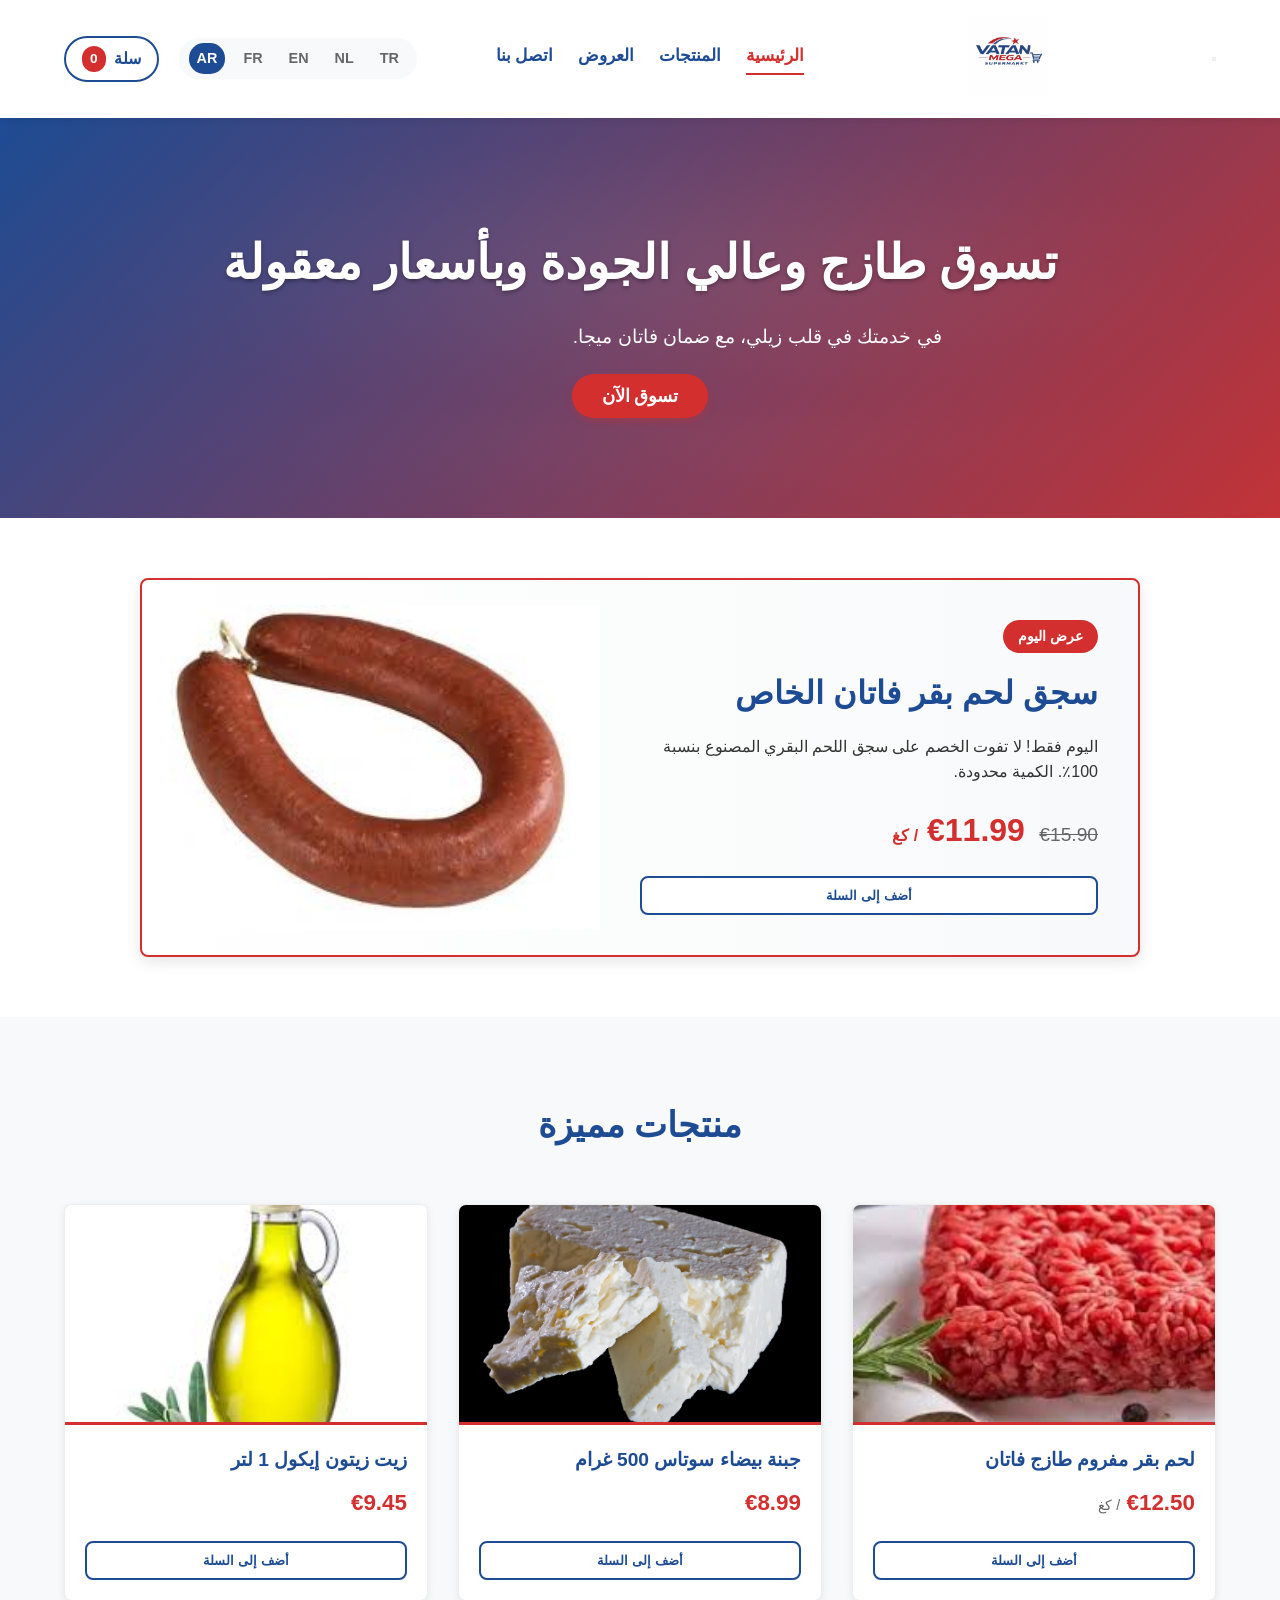
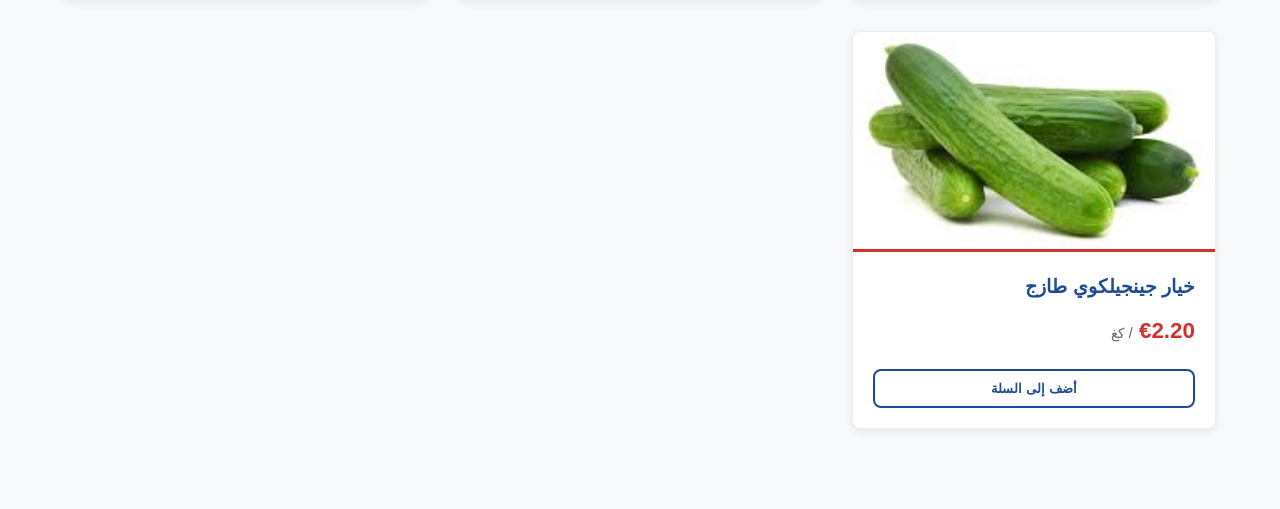
==== commit 2352e41d: "Update index.html" ====
--- a/ar/index.html
+++ b/ar/index.html
@@ -8,6 +8,11 @@
 </head>
 <body>
     <header class="main-header">
+        <button class="hamburger-btn" id="hamburger-btn">
+            <span></span>
+            <span></span>
+            <span></span>
+        </button>
         <a href="./" class="logo-link">
             <img src="../images/vatan_logo.jpg" alt="Vatan Mega Supermarkt Logo" width="250" height="80" class="brand-logo">
         </a>
